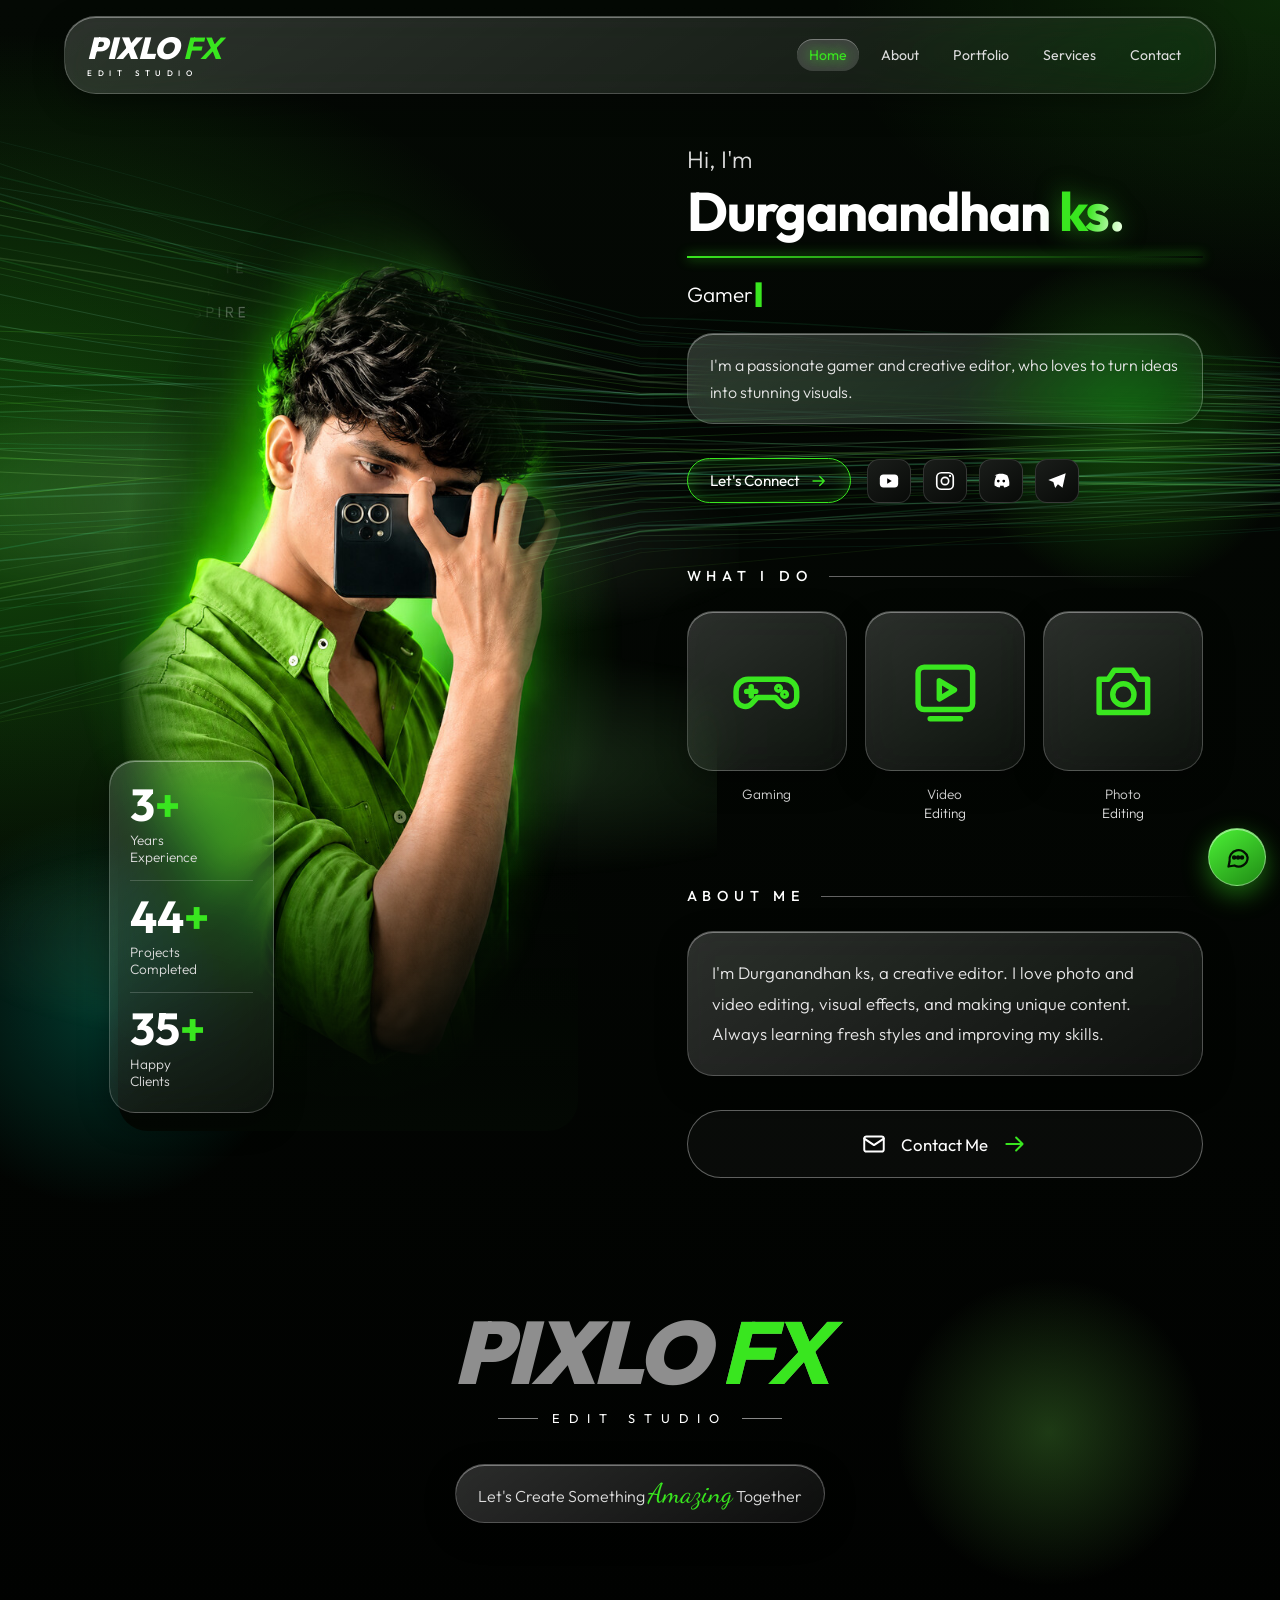
==== index.html @ 1dd41a83 "new hero photo with glow" ====
<!DOCTYPE html>
<html lang="en">
<head>
<meta charset="UTF-8">
<meta name="viewport" content="width=device-width, initial-scale=1">
<title>PIXLO FX Edit Studio</title>
<link rel="preconnect" href="https://fonts.googleapis.com">
<link href="https://fonts.googleapis.com/css2?family=Outfit:wght@300;400;500;700;900&family=Dancing+Script:wght@600&display=swap" rel="stylesheet">
<link rel="stylesheet" href="style.css?v=23">
<link rel="stylesheet" href="game.css?v=7">
</head>
<body>
<div id="splash"><span>PIXLO <b>FX</b></span><i></i></div><script>try{if(sessionStorage.getItem("pxs"))document.getElementById("splash").remove()}catch(e){}</script>

<div class="page">

<header class="top">
  <a class="logo" href="#home">PIXLO <b>FX</b><small>EDIT STUDIO</small></a>
  <nav>
    <a class="on" href="#home">Home</a>
    <a href="#about">About</a>
    <a href="#work">Portfolio</a>
    <a href="#services">Services</a>
    <a href="#contact">Contact</a>
  </nav>
</header>

<main class="hero" id="home">

  <section class="left">
    <div class="shot"><img src="me2.jpg?v=3" alt="Durganandhan ks"></div>
    <ul class="stats">
      <li><b>3<i>+</i></b><span>Years<br>Experience</span></li>
      <li><b>50<i>+</i></b><span>Projects<br>Completed</span></li>
      <li><b>40<i>+</i></b><span>Happy<br>Clients</span></li>
    </ul>
  </section>

  <section class="right">
    <p class="hi">Hi, I'm</p>
    <h1>Durganandhan <span>ks.</span></h1>
    <p class="role">Gamer, Photo and Video Editor</p>
    <p class="bio">I'm a passionate gamer and creative editor, who loves to turn ideas into stunning visuals.</p>
    <div class="connect">
      <a class="btn" href="#contact">Let's Connect
        <svg viewBox="0 0 24 24"><path d="M4 12h15M13 6l6 6-6 6"/></svg></a>
      <div class="socials">
        <a href="https://youtube.com/@pixlo-fx" target="_blank" rel="noopener" aria-label="YouTube"><svg viewBox="0 0 24 24"><rect x="2" y="5" width="20" height="14" rx="4" fill="currentColor" stroke="none"/><path d="M10 9l5 3-5 3z" fill="#000" stroke="none"/></svg></a>
        <a href="https://instagram.com/d.urganandha.n" target="_blank" rel="noopener" aria-label="Instagram"><svg viewBox="0 0 24 24"><rect x="3" y="3" width="18" height="18" rx="5"/><circle cx="12" cy="12" r="4"/><circle cx="17.5" cy="6.5" r="1.2" fill="currentColor" stroke="none"/></svg></a>
        <a href="https://discord.gg/AVC9xr9G" target="_blank" rel="noopener" aria-label="Discord"><svg viewBox="0 0 24 24"><path d="M5 6c2-1.5 4-2 7-2s5 .5 7 2c1.5 3 2.5 7 2 11-2 1.5-4 2-5.5 2l-1-2c-1 .3-2 .3-3 0l-1 2c-1.5 0-3.5-.5-5.5-2-.5-4 .5-8 2-11z" fill="currentColor" stroke="none"/><circle cx="9" cy="12" r="1.5" fill="#000" stroke="none"/><circle cx="15" cy="12" r="1.5" fill="#000" stroke="none"/></svg></a>
        <a href="https://t.me/PixLo_Fx" target="_blank" rel="noopener" aria-label="Telegram"><svg viewBox="0 0 24 24"><path d="M21.5 3.5L2.5 11l5.5 2L10 19.5l3-4 5 3.8z" fill="currentColor" stroke="none"/></svg></a>
      </div>
    </div>


    

    <h2 class="ttl" id="services">What I do</h2>
    <div class="cards">
      <div class="card" id="playGame">
        <div class="ic"><svg viewBox="0 0 24 24"><path d="M6 8h12a4 4 0 014 4v2a3 3 0 01-5.2 2L15 14H9l-1.8 2A3 3 0 012 14v-2a4 4 0 014-4z"/><path d="M7 10.5v3M5.5 12h3"/><circle cx="16" cy="11" r=".6"/><circle cx="18" cy="13" r=".6"/></svg></div>
        <span>Gaming</span>
      </div>
      <div class="card">
        <div class="ic"><svg viewBox="0 0 24 24"><rect x="3" y="4" width="18" height="14" rx="2"/><path d="M10 8.5l5 3-5 3z"/><path d="M7 21h10"/></svg></div>
        <span>Video<br>Editing</span>
      </div>
      <div class="card" id="work">
        <div class="ic"><svg viewBox="0 0 24 24"><path d="M4 8h3l2-3h6l2 3h3v11H4z"/><circle cx="12" cy="13" r="3.5"/></svg></div>
        <span>Photo<br>Editing</span>
      </div>
    </div>

    <h2 class="ttl" id="about">About me</h2>
    <p class="about">I'm Durganandhan ks, a creative editor. I love photo and video editing, visual effects, and making unique content. Always learning fresh styles and improving my skills.</p>
    <a class="contact" id="contact" href="mailto:durganandhan123@gmail.com">
      <svg viewBox="0 0 24 24"><rect x="3" y="5" width="18" height="14" rx="2"/><path d="M3 7l9 6 9-6"/></svg>
      Contact Me
      <svg class="arr" viewBox="0 0 24 24"><path d="M4 12h15M13 6l6 6-6 6"/></svg>
    </a>


    
  </section>
</main>

<footer>
  <div class="big">PIXLO <b>FX</b></div>
  <div class="sub"><i></i>EDIT STUDIO<i></i></div>
  <p class="tag">Let's Create Something <em>Amazing</em> Together</p>
</footer>

</div>
<script src="penalty.js?v=11"></script>
<script src="filter.js?v=5"></script>
<script src="militia.js?v=5"></script>
<script src="trackrush.js?v=4"></script>
<script src="touchfx.js?v=1"></script>
<script src="pulseintro.js?v=1"></script>
<script src="anim.js?v=2"></script>
<script src="nav.js?v=1"></script>
<script src="chatbot.js?v=2"></script>
<script src="strands.js?v=1"></script>
<script src="openlink.js?v=1"></script>
</body>
</html>
---- style.css ----
:root{--g:#39e61f;--bg:#020402}
*{margin:0;padding:0;box-sizing:border-box}
html{scroll-behavior:auto}
body{background:var(--bg);color:#fff;font-family:'Outfit',system-ui,sans-serif;overflow-x:hidden}
svg{fill:none;stroke:currentColor;stroke-width:1.8;stroke-linecap:round;stroke-linejoin:round}

.page{position:relative;min-height:100vh;overflow:hidden;
background:
radial-gradient(ellipse 70% 40% at 0% 30%,rgba(57,230,31,.30),transparent 70%),
radial-gradient(ellipse 50% 25% at 100% 0%,rgba(57,230,31,.14),transparent 70%),
linear-gradient(180deg,#040904,#010201)}
.page::after{content:"";position:absolute;top:70px;right:-70px;width:240px;height:12px;
background:linear-gradient(90deg,transparent,var(--g));transform:rotate(-40deg);opacity:.45}

/* header */
.top{position:relative;z-index:5;display:flex;justify-content:space-between;align-items:center;flex-wrap:wrap;gap:14px;padding:22px 5% 8px}
.logo{color:#fff;text-decoration:none;font-weight:900;font-style:italic;font-size:1.9rem;line-height:1;letter-spacing:-.01em}
.logo b{color:var(--g)}
.logo small{display:block;font-size:.5rem;font-style:normal;font-weight:500;letter-spacing:.7em;margin-top:6px}
nav{display:flex;gap:20px;overflow-x:auto;max-width:100%;scrollbar-width:none}
nav::-webkit-scrollbar{display:none}
nav a{color:#ddd;text-decoration:none;font-size:.9rem;padding:6px 0;border-bottom:2px solid transparent;white-space:nowrap;transition:.25s}
nav a:hover{color:var(--g)}
nav a.on{color:var(--g);border-color:var(--g);text-shadow:0 0 12px var(--g)}

/* hero */
.hero{position:relative;z-index:2;display:grid;grid-template-columns:1fr;gap:10px;padding:10px 5% 30px}
.left{position:relative;animation:up .9s both}
.shot{position:relative;width:100%;max-width:520px;margin:0 auto;aspect-ratio:530/780;overflow:hidden;
-webkit-mask-image:linear-gradient(#000 70%,transparent);mask-image:linear-gradient(#000 70%,transparent)}
.shot img{position:absolute;top:-19.23%;left:0;width:177.5%;max-width:none;display:block}
.stats{list-style:none;position:absolute;left:6%;bottom:2%;width:150px}
.stats li{padding:12px 0}
.stats li+li{border-top:1px solid rgba(255,255,255,.18)}
.stats b{display:block;font-size:2.3rem;font-weight:700;line-height:1}
.stats i{color:var(--g);font-style:normal}
.stats span{font-size:.85rem;font-weight:300;color:#ddd;line-height:1.25;display:block;margin-top:4px}

.right{animation:up .9s .15s both}
.hi{font-size:1.5rem;font-weight:300;color:#ddd}
h1{font-size:clamp(2.1rem,9vw,3.4rem);font-weight:700;letter-spacing:-.02em;line-height:1.1;margin-top:4px}
h1 span{color:var(--g);text-shadow:0 0 25px rgba(57,230,31,.6)}
h1::after{content:"";display:block;height:2px;margin-top:14px;background:linear-gradient(90deg,var(--g),rgba(57,230,31,0));box-shadow:0 0 12px var(--g)}
.role{font-size:1.3rem;font-weight:300;margin:16px 0}
.bio{border-left:3px solid;border-image:linear-gradient(#fff,var(--g)) 1;padding-left:14px;color:#e5e5e5;font-weight:300;line-height:1.5;max-width:340px}

.connect{display:flex;align-items:center;flex-wrap:wrap;gap:14px;margin-top:26px}
.btn{display:inline-flex;align-items:center;gap:10px;color:#fff;text-decoration:none;border:1.5px solid var(--g);border-radius:40px;padding:12px 22px;font-size:.95rem;transition:.3s;box-shadow:0 0 18px rgba(57,230,31,.25) inset}
.btn svg{width:18px;height:18px;color:var(--g);transition:.3s}
.btn:hover{background:var(--g);color:#000;box-shadow:0 0 25px var(--g)}
.btn:hover svg{color:#000;transform:translateX(4px)}
.socials{display:flex;gap:8px}
.socials a{width:44px;height:44px;display:grid;place-items:center;border-radius:12px;color:#fff;background:linear-gradient(145deg,#1a1d1a,#080a08);border:1px solid rgba(255,255,255,.14);transition:.3s}
.socials a:hover{border-color:var(--g);color:var(--g);transform:translateY(-3px);box-shadow:0 6px 18px rgba(57,230,31,.3)}
.socials svg{width:22px;height:22px}

.ttl{display:flex;align-items:center;gap:16px;font-size:.9rem;font-weight:500;letter-spacing:.4em;text-transform:uppercase;margin:44px 0 18px}
.ttl::after{content:"";flex:1;height:1px;background:linear-gradient(90deg,#666,transparent)}

.cards{display:grid;grid-template-columns:repeat(3,1fr);gap:12px}
.card{text-align:center;font-size:.85rem;font-weight:300;color:#ddd;line-height:1.25}
.ic{aspect-ratio:1;display:grid;place-items:center;margin-bottom:10px;border-radius:20px;
background:linear-gradient(145deg,#1b201b,#070907);border:1px solid rgba(255,255,255,.12);transition:.3s}
.ic svg{width:46%;color:var(--g);filter:drop-shadow(0 0 8px rgba(57,230,31,.7))}
.card:hover .ic{transform:translateY(-6px);border-color:var(--g);box-shadow:0 10px 30px rgba(57,230,31,.3)}

.about{font-size:1.05rem;font-weight:300;line-height:1.65;color:#e8e8e8}
.dream{font-family:'Dancing Script',cursive;font-size:2.4rem;color:var(--g);text-align:right;transform:rotate(-4deg);margin:10px 0 4px;text-shadow:0 0 18px rgba(57,230,31,.5)}

.contact{display:flex;align-items:center;justify-content:center;gap:14px;margin-top:20px;padding:18px;border-radius:50px;color:#fff;text-decoration:none;font-size:1.05rem;border:1.5px solid rgba(255,255,255,.35);background:rgba(255,255,255,.03);transition:.3s}
.contact svg{width:26px;height:26px}
.contact .arr{color:var(--g)}
.contact:hover{border-color:var(--g);box-shadow:0 0 30px rgba(57,230,31,.4)}

/* footer */
footer{position:relative;z-index:2;text-align:center;padding:30px 5% 50px}
.big{font-size:clamp(3.2rem,15vw,5.5rem);font-weight:900;font-style:italic;letter-spacing:-.03em;line-height:1;
background:linear-gradient(180deg,#fff,#aaa);-webkit-background-clip:text;background-clip:text;color:transparent;transform:skewX(-6deg)}
.big b{background:none;color:var(--g);-webkit-text-fill-color:var(--g);text-shadow:0 0 30px rgba(57,230,31,.6)}
.sub{display:flex;align-items:center;justify-content:center;gap:14px;letter-spacing:.7em;font-size:.8rem;margin-top:8px}
.sub i{width:40px;height:1px;background:#888}
.tag{margin-top:26px;font-weight:300;color:#ddd}
.tag em{font-family:'Dancing Script',cursive;font-size:1.7rem;color:var(--g);font-style:normal}

@keyframes up{from{opacity:0;transform:translateY(30px)}to{opacity:1;transform:none}}

@media(min-width:820px){
 .hero{grid-template-columns:1.05fr 1fr;gap:4%;align-items:center;padding-top:20px}
 .shot{max-width:none}
 .stats{width:180px}
 .stats b{font-size:2.8rem}
}
.shot{-webkit-mask-image:none;mask-image:none}
.shot::after{content:"";position:absolute;inset:0;background:linear-gradient(transparent 65%,#030803);pointer-events:none}
.left,.right{animation:none}
.page::after{display:none}
.ic svg{filter:none}
.big{transform:none}
h1 span,.big b,.logo b{text-shadow:none}
.btn,.contact,.socials a,.ic{transition:none}
html{scroll-behavior:auto}
/* GLASS START */
.page::before{content:"";position:absolute;inset:0;pointer-events:none;background:radial-gradient(circle 240px at 88% 26%,rgba(57,230,31,.30),transparent 70%),radial-gradient(circle 280px at 8% 62%,rgba(0,210,170,.24),transparent 70%),radial-gradient(circle 220px at 82% 88%,rgba(130,255,90,.22),transparent 70%)}
.top,.bio,.stats,.about,.tag,.ic{background:linear-gradient(145deg,rgba(255,255,255,.17),rgba(255,255,255,.05));-webkit-backdrop-filter:blur(18px) saturate(160%);backdrop-filter:blur(18px) saturate(160%);border:1px solid rgba(255,255,255,.2);box-shadow:0 10px 30px rgba(0,0,0,.35),inset 0 1px 0 rgba(255,255,255,.38)}
.top{margin:14px 4% 6px;padding:12px 18px;border-radius:32px}
nav a{padding:7px 14px;border-radius:20px;border-bottom:0}
nav a.on{background:rgba(255,255,255,.16);box-shadow:inset 0 1px 0 rgba(255,255,255,.3);text-shadow:0 0 12px var(--g)}
.bio{border-image:none;padding:16px 18px;border-radius:26px;max-width:none}
.stats{padding:6px 18px;border-radius:26px;width:165px}
.about{padding:18px 20px;border-radius:26px}
.tag{display:inline-block;padding:12px 22px;border-radius:30px;margin-top:22px}
.ic{border-radius:26px}
.card:hover .ic{background:linear-gradient(145deg,rgba(255,255,255,.26),rgba(255,255,255,.08))}
.shot{border-radius:30px}
@supports not ((backdrop-filter:blur(1px)) or (-webkit-backdrop-filter:blur(1px))){.top,.bio,.stats,.about,.tag,.ic{background:rgba(24,34,24,.88)}}
/* GLASS END */
/* TOUCH START */
.btn,.contact,nav a,.stats li,.bio,.about,.tag,.socials a,.ic{position:relative;overflow:hidden;-webkit-tap-highlight-color:transparent;transition:transform .22s cubic-bezier(.3,1.6,.5,1),box-shadow .25s ease,background .25s ease}
.btn:active,.contact:active,.socials a:active,.tag:active,.bio:active,.about:active,.stats li:active{transform:scale(.95);box-shadow:0 0 26px rgba(57,230,31,.5),inset 0 1px 0 rgba(255,255,255,.4)}
nav a:active{transform:scale(.9);background:rgba(255,255,255,.22);box-shadow:0 0 18px rgba(57,230,31,.5)}
.card:active .ic{transform:scale(.88);border-color:var(--g);box-shadow:0 0 30px rgba(57,230,31,.6),inset 0 1px 0 rgba(255,255,255,.4)}
.ic svg{transition:transform .3s cubic-bezier(.3,1.8,.5,1)}
.card:active .ic svg{transform:scale(1.2) rotate(-8deg)}
.rip{position:absolute;border-radius:50%;pointer-events:none;background:radial-gradient(circle,rgba(255,255,255,.55),rgba(57,230,31,.28) 45%,transparent 70%);transform:scale(0);opacity:1;animation:ripl .65s ease-out forwards}
@keyframes ripl{to{transform:scale(1);opacity:0}}
@media (prefers-reduced-motion:reduce){.rip{display:none}.btn,.contact,nav a,.stats li,.bio,.about,.tag,.socials a,.ic,.ic svg{transition:none}}
/* TOUCH END */
/* ANIM START */
.page .rv{--rx:0px;--ry:34px;opacity:0;transform:translate(var(--rx),var(--ry)) scale(.97);transition:opacity .9s cubic-bezier(.2,.7,.2,1),transform .9s cubic-bezier(.2,.9,.3,1.1)}
.page .rv.in{opacity:1;transform:none}
.page .top.rv{--ry:-30px}
.page .stats li.rv{--rx:-30px;--ry:0px}
.page .ttl.rv{--rx:-24px;--ry:0px}
.ttl.rv::after{transform:scaleX(0);transform-origin:left;transition:transform 1.1s cubic-bezier(.2,.7,.2,1) .35s}
.ttl.rv.in::after{transform:none}
.card .ic{animation:flo 4s ease-in-out infinite}
.card:nth-child(2) .ic{animation-delay:-1.3s}
.card:nth-child(3) .ic{animation-delay:-2.6s}
@keyframes flo{50%{translate:0 -7px}}
.page::before{animation:drift 16s ease-in-out infinite alternate}
@keyframes drift{to{transform:translate3d(-2%,2.5%,0) scale(1.06)}}
h1 span{background:linear-gradient(100deg,#39e61f 20%,#e3ffd9 40%,#39e61f 60%);background-size:250% 100%;-webkit-background-clip:text;background-clip:text;-webkit-text-fill-color:transparent;color:transparent;text-shadow:none;filter:drop-shadow(0 0 12px rgba(57,230,31,.5));animation:shim 4s linear infinite}
.big{background:linear-gradient(100deg,#8e8e8e 25%,#fff 45%,#fff 55%,#8e8e8e 75%);background-size:250% 100%;-webkit-background-clip:text;background-clip:text;color:transparent;animation:shim 5s linear infinite}
@keyframes shim{from{background-position:150% 0}to{background-position:-100% 0}}
.role.typing::after{content:"▍";color:var(--g);margin-left:3px;animation:blink 1s steps(1) infinite}
.role.typing.done::after{display:none}
@keyframes blink{50%{opacity:0}}
#sprog{position:fixed;top:0;left:0;right:0;height:3px;z-index:250;transform-origin:0 50%;transform:scaleX(0);background:linear-gradient(90deg,#39e61f,#d9ffd0);box-shadow:0 0 10px #39e61f;pointer-events:none}
html.sflock #sprog{opacity:0}
#splash{position:fixed;inset:0;z-index:300;display:flex;flex-direction:column;align-items:center;justify-content:center;gap:18px;background:radial-gradient(circle at 50% 40%,#0f3a0c,#020402 65%);animation:spout .6s ease 1.3s forwards}
#splash span{font-size:2.6rem;font-weight:900;font-style:italic;color:#fff;text-shadow:0 0 24px rgba(57,230,31,.6);animation:spin .9s cubic-bezier(.2,1.4,.4,1) both}
#splash b{color:#39e61f}
#splash i{display:block;width:140px;height:3px;border-radius:3px;background:rgba(255,255,255,.15);overflow:hidden}
#splash i::after{content:"";display:block;height:100%;background:#39e61f;box-shadow:0 0 10px #39e61f;transform:translateX(-100%);animation:sload 1.2s ease .1s forwards}
@keyframes spin{from{opacity:0;transform:scale(.7);filter:blur(8px)}to{opacity:1;transform:none;filter:none}}
@keyframes sload{to{transform:none}}
@keyframes spout{to{opacity:0;visibility:hidden}}
@media (prefers-reduced-motion:reduce){#splash,#sprog{display:none}.card .ic,.page::before,h1 span,.big{animation:none}}
/* ANIM END */
/* NAVFIX */
nav{flex-wrap:nowrap;gap:8px}
nav a{flex:0 0 auto;overflow:visible;padding:7px 12px;font-size:.88rem}
nav a .rip{display:none}
/* SMOOTHNAV */
#about,#services,#work,#contact{scroll-margin-top:14px}
/* CHAT START */
#pxbot{position:fixed;right:14px;bottom:calc(14px + env(safe-area-inset-bottom,0px));z-index:90;font-family:'Outfit',system-ui,sans-serif}
html.sflock #pxbot{display:none}
.pxfab{width:58px;height:58px;border-radius:50%;border:1px solid rgba(255,255,255,.35);background:linear-gradient(145deg,#4cf236,#1f8a14);color:#031003;display:grid;place-items:center;box-shadow:0 8px 26px rgba(57,230,31,.45),inset 0 1px 0 rgba(255,255,255,.5);-webkit-tap-highlight-color:transparent;cursor:pointer;transition:transform .2s}
.pxfab svg{width:27px;height:27px;fill:none;stroke:currentColor;stroke-width:2;stroke-linecap:round;stroke-linejoin:round}
.pxfab:active{transform:scale(.9)}
.pxtip{position:absolute;right:68px;bottom:14px;padding:9px 14px;border-radius:18px;white-space:nowrap;font-size:.8rem;color:#fff;background:rgba(20,30,20,.85);border:1px solid rgba(255,255,255,.2);box-shadow:0 6px 20px rgba(0,0,0,.4);opacity:0;transform:translateX(8px);transition:opacity .3s,transform .3s;pointer-events:none}
.pxtip.pxshow{opacity:1;transform:none}
.pxpanel{position:absolute;right:0;bottom:70px;width:min(92vw,370px);height:min(70vh,520px);height:min(70dvh,520px);display:flex;flex-direction:column;overflow:hidden;border-radius:26px;color:#fff;background:linear-gradient(145deg,rgba(30,42,30,.93),rgba(8,12,8,.96));-webkit-backdrop-filter:blur(14px) saturate(150%);backdrop-filter:blur(14px) saturate(150%);border:1px solid rgba(255,255,255,.2);box-shadow:0 18px 50px rgba(0,0,0,.6),inset 0 1px 0 rgba(255,255,255,.3);opacity:0;visibility:hidden;transform:translateY(14px) scale(.96);transform-origin:100% 100%;transition:opacity .25s,transform .3s cubic-bezier(.2,.9,.3,1.1),visibility 0s .3s}
.pxopen .pxpanel{opacity:1;visibility:visible;transform:none;transition:opacity .25s,transform .3s cubic-bezier(.2,.9,.3,1.1)}
.pxhead{display:flex;align-items:center;justify-content:space-between;padding:14px 16px;border-bottom:1px solid rgba(255,255,255,.12)}
.pxht b{display:block;font-size:1rem;font-weight:700}
.pxst{font-size:.72rem;color:#39e61f}
.pxx{background:none;border:0;color:#fff;font-size:1.2rem;padding:4px 8px}
.pxmsgs{flex:1;overflow-y:auto;overscroll-behavior:contain;-webkit-overflow-scrolling:touch;padding:12px;display:flex;flex-direction:column;gap:8px}
.pxm{max-width:88%;padding:10px 13px;border-radius:18px;font-size:.88rem;line-height:1.45;animation:pxin .3s ease both}
.pxm .pxt{white-space:pre-wrap;word-break:break-word}
.pxm.bot{align-self:flex-start;background:rgba(255,255,255,.1);border:1px solid rgba(255,255,255,.14);border-bottom-left-radius:6px}
.pxm.me{align-self:flex-end;background:linear-gradient(145deg,#4cf236,#2bb81a);color:#031003;font-weight:500;border-bottom-right-radius:6px}
@keyframes pxin{from{opacity:0;transform:translateY(8px) scale(.97)}to{opacity:1;transform:none}}
.pxbs{display:flex;flex-wrap:wrap;gap:6px;margin-top:9px}
.pxbl{padding:7px 12px;border-radius:16px;font-size:.78rem;color:#fff;text-decoration:none;border:1px solid rgba(57,230,31,.7);background:rgba(57,230,31,.12);cursor:pointer}
.pxbl:active{background:#39e61f;color:#000}
.pxdots{display:flex;gap:4px;padding:4px 2px}
.pxdots i{width:7px;height:7px;border-radius:50%;background:#39e61f;animation:pxd 1s ease-in-out infinite}
.pxdots i:nth-child(2){animation-delay:.15s}
.pxdots i:nth-child(3){animation-delay:.3s}
@keyframes pxd{50%{transform:translateY(-5px);opacity:.5}}
.pxchips{display:flex;gap:7px;overflow-x:auto;padding:6px 12px 8px;scrollbar-width:none}
.pxchips::-webkit-scrollbar{display:none}
.pxchip{flex:0 0 auto;padding:7px 12px;border-radius:18px;font-size:.78rem;color:#fff;white-space:nowrap;background:transparent;border:1px solid rgba(57,230,31,.6)}
.pxchip:active{background:#39e61f;color:#000}
.pxform{display:flex;gap:8px;padding:10px 12px;border-top:1px solid rgba(255,255,255,.12)}
.pxin{flex:1;min-width:0;padding:10px 14px;border-radius:22px;font-size:16px;color:#fff;background:rgba(255,255,255,.08);border:1px solid rgba(255,255,255,.18);outline:none}
.pxin:focus{border-color:#39e61f}
.pxsend{width:42px;height:42px;border-radius:50%;border:0;color:#031003;font-size:1rem;background:linear-gradient(145deg,#4cf236,#2bb81a)}
@media (prefers-reduced-motion:reduce){.pxm,.pxdots i{animation:none}.pxpanel{transition:none}}
/* CHAT END */
/* STRANDS START */
#strands{position:fixed;inset:0;width:100%;height:100%;z-index:0;pointer-events:none;opacity:.55}
html.sflock #strands{display:none}
/* STRANDS END */
/* SPACE START */
:root{--sp:1}
.top{margin:calc(16px*var(--sp)) 5% calc(10px*var(--sp));padding:calc(16px*var(--sp)) 22px}
nav{gap:calc(10px*var(--sp))}
.hero{padding:calc(26px*var(--sp)) 6% calc(60px*var(--sp));gap:calc(30px*var(--sp))}
.hi{margin-bottom:calc(4px*var(--sp))}
h1{margin-top:calc(8px*var(--sp))}
.role{margin:calc(22px*var(--sp)) 0 calc(24px*var(--sp));line-height:1.4}
.bio{padding:calc(18px*var(--sp)) 22px;line-height:1.65}
.connect{margin-top:calc(34px*var(--sp));gap:calc(16px*var(--sp))}
.socials{gap:calc(12px*var(--sp))}
.ttl{margin:calc(64px*var(--sp)) 0 calc(26px*var(--sp))}
.cards{gap:calc(18px*var(--sp))}
.card{line-height:1.4}
.ic{margin-bottom:calc(14px*var(--sp))}
.stats{padding:calc(8px*var(--sp)) 20px}
.stats li{padding:calc(14px*var(--sp)) 0}
.about{padding:calc(26px*var(--sp)) 24px;line-height:1.8}
.contact{margin-top:calc(34px*var(--sp));padding:calc(20px*var(--sp))}
footer{padding:calc(70px*var(--sp)) 6% calc(100px*var(--sp))}
.tag{margin-top:calc(38px*var(--sp))}
.sub{margin-top:calc(14px*var(--sp))}
@media(min-width:820px){.hero{gap:6%;padding-top:calc(40px*var(--sp))}}
/* SPACE END */
/* PULSEINTRO START */
#pxi{position:fixed;inset:0;z-index:400;display:flex;flex-direction:column;align-items:center;justify-content:center;gap:26px;background:radial-gradient(circle at 50% 45%,#0e3a0b,#020402 68%);touch-action:none;transition:opacity .7s ease,transform .7s ease}
#pxi.out{opacity:0;transform:scale(1.04);pointer-events:none}
#pxi.fast{transition-duration:.25s}
.pxr{position:relative;width:120px;height:120px}
.pxr i{position:absolute;inset:0;border-radius:50%;border:2px solid rgba(57,230,31,.7);opacity:0;animation:pxring 2s ease-out infinite}
.pxr i:nth-child(2){animation-delay:.5s}
.pxr i:nth-child(3){animation-delay:1s}
.pxr b{position:absolute;left:50%;top:50%;width:26px;height:26px;margin:-13px 0 0 -13px;border-radius:50%;background:radial-gradient(circle at 35% 30%,#d9ffd0,#39e61f 55%,#1f8a14);box-shadow:0 0 30px #39e61f;animation:pxcore 1s ease-in-out infinite alternate}
@keyframes pxring{0%{transform:scale(.2);opacity:.9}100%{transform:scale(2.2);opacity:0}}
@keyframes pxcore{to{transform:scale(1.25)}}
.pxl{font:900 italic 2.4rem/1 'Outfit',system-ui,sans-serif;color:#fff;text-shadow:0 0 24px rgba(57,230,31,.55);text-align:center;opacity:0;transform:translateY(10px);animation:pxin .8s cubic-bezier(.2,.9,.3,1.1) .5s forwards}
.pxl em{font-style:italic;color:#39e61f}
.pxl small{display:block;margin-top:10px;font:500 .55rem/1 'Outfit',system-ui,sans-serif;letter-spacing:.7em;font-style:normal;padding-left:.7em}
.pxb{width:140px;height:3px;border-radius:3px;background:rgba(255,255,255,.14);overflow:hidden}
.pxb i{display:block;height:100%;background:#39e61f;box-shadow:0 0 10px #39e61f;transform:translateX(-100%);animation:pxload 1.9s ease .3s forwards}
@keyframes pxin{to{opacity:1;transform:none}}
@keyframes pxload{to{transform:none}}
#pxskip{position:fixed;top:14px;right:14px;z-index:6;padding:8px 14px;border-radius:20px;border:1px solid rgba(255,255,255,.35);background:rgba(0,0,0,.55);color:#fff;font:600 .8rem system-ui,sans-serif}
/* PULSEINTRO END */

/* ME START */
.shot{aspect-ratio:auto!important;max-width:460px}
.shot img{position:static!important;width:100%!important;height:auto!important;top:auto!important;left:auto!important}
/* ME END */


/* FOG START */
.left{position:relative}
.left::before,.left::after{content:"";position:absolute;pointer-events:none;z-index:0;will-change:transform}
.left::before{inset:-6% -18% -2%;background:radial-gradient(ellipse 52% 42% at 50% 50%,rgba(57,230,31,.40),rgba(57,230,31,.13) 48%,transparent 72%),radial-gradient(ellipse 62% 17% at 28% 36%,rgba(190,255,180,.17),transparent 70%),radial-gradient(ellipse 70% 16% at 72% 62%,rgba(150,255,140,.15),transparent 70%);animation:fogA 14s ease-in-out infinite alternate}
.left::after{inset:10% -22% -4%;background:radial-gradient(ellipse 60% 15% at 62% 30%,rgba(215,255,205,.13),transparent 70%),radial-gradient(ellipse 55% 17% at 36% 74%,rgba(160,255,150,.14),transparent 70%);animation:fogB 19s ease-in-out infinite alternate}
.shot{position:relative;z-index:1;padding:16px 20px 0}
.shot img{filter:drop-shadow(0 0 24px rgba(57,230,31,.4))}
.stats{z-index:2}
@keyframes fogA{from{transform:translate3d(-3%,0,0) scale(1)}to{transform:translate3d(3%,-2%,0) scale(1.08)}}
@keyframes fogB{from{transform:translate3d(4%,0,0) scale(1.04)}to{transform:translate3d(-4%,2%,0) scale(1)}}
@media (prefers-reduced-motion:reduce){.left::before,.left::after{animation:none!important}}
/* FOG END */

/* PHOTO START */
.shot{padding:0!important;-webkit-mask-image:none!important;mask-image:none!important}
.shot img{filter:none!important;-webkit-mask-image:radial-gradient(ellipse closest-side at 50% 50%,#000 68%,transparent 100%);mask-image:radial-gradient(ellipse closest-side at 50% 50%,#000 68%,transparent 100%)}
/* PHOTO END */
---- game.css ----
.gm{position:fixed;inset:0;z-index:99;background:rgba(0,0,0,.88);backdrop-filter:blur(8px);display:none;align-items:center;justify-content:center;padding:16px}
.gm.on{display:flex}
.gbox{position:relative;width:100%;max-width:380px;padding:20px;border-radius:24px;background:linear-gradient(145deg,#0f160f,#050805);border:1px solid #39e61f;box-shadow:0 0 50px rgba(57,230,31,.35);text-align:center}
.gbox h3{font-size:1.3rem;letter-spacing:.12em;font-weight:900;margin-bottom:8px}
.gbox h3 b{color:#39e61f;text-shadow:0 0 16px #39e61f}
.gx{position:absolute;top:12px;right:14px;background:none;border:0;color:#fff;font-size:1.3rem}
.gh{display:flex;justify-content:space-between;font-size:.9rem;color:#bbb;margin-bottom:10px}
.gh b{color:#39e61f;font-size:1.1rem}
.gmsg{margin-top:10px;color:#ccc;font-weight:300;min-height:24px}
#pc{width:100%;display:block;border-radius:16px;border:1px solid #223;touch-action:none}
.gpick{display:block;width:100%;margin-top:14px;padding:16px;border-radius:40px;border:1.5px solid #39e61f;background:transparent;color:#fff;font-size:1rem;letter-spacing:.1em}
.gpick:active{background:#39e61f;color:#000}
.fbox{max-height:92vh;overflow-y:auto}
.fprev{position:relative;margin-top:6px}
#fc{width:100%;height:300px;object-fit:contain;display:block;border-radius:16px;background:#020402;border:1px solid #223}
#fhint{position:absolute;inset:0;display:grid;place-items:center;color:#aaa;font-weight:300;pointer-events:none}
.frow{display:flex;gap:10px;margin-top:12px}
.fbtn{flex:1;padding:12px;border-radius:40px;border:1.5px solid #39e61f;color:#fff;font-size:.9rem;text-align:center}
.fbtn:active{background:#39e61f;color:#000}
.fstrip{display:flex;gap:8px;overflow-x:auto;margin-top:12px;padding-bottom:6px;scrollbar-width:none}
.fstrip::-webkit-scrollbar{display:none}
.fchip{flex:0 0 auto;padding:8px 16px;border-radius:30px;border:1px solid #333;background:#111;color:#ddd;font-size:.85rem}
.fchip.on{border-color:#39e61f;color:#39e61f;box-shadow:0 0 12px rgba(57,230,31,.4)}
.fsl{display:flex;align-items:center;gap:10px;margin-top:10px;font-size:.8rem;color:#bbb}
.fsl span{width:80px;text-align:left}
.fsl input{flex:1;accent-color:#39e61f}
.fbox{max-height:92vh;overflow-y:auto}
.frow{display:flex;gap:10px;margin-top:12px}
.fbtn{flex:1;padding:12px;border-radius:40px;border:1.5px solid #39e61f;color:#fff;font-size:.9rem;text-align:center}
.fbtn:active{background:#39e61f;color:#000}
.fchip{flex:0 0 auto;padding:8px 14px;border-radius:30px;border:1px solid #333;background:#111;color:#ddd;font-size:.85rem}
.fchip.on{border-color:#39e61f;color:#39e61f;box-shadow:0 0 12px rgba(57,230,31,.4)}
.fsl{display:flex;align-items:center;gap:10px;margin-top:10px;font-size:.8rem;color:#bbb}
.fsl span{width:84px;text-align:left}
.fsl input{flex:1;accent-color:#39e61f}
.fsl em{font-style:normal;width:46px;text-align:right;color:#39e61f}
.mlbox{max-height:92vh;overflow-y:auto}
.mlin{width:100%;margin-top:12px;padding:12px;border-radius:12px;border:1px solid #333;background:#111;color:#fff;font-size:1rem;text-align:center}
.mlrow{display:flex;align-items:center;justify-content:space-between;gap:10px;margin-top:12px;color:#bbb;font-size:.85rem}
.mlsel{background:#111;color:#fff;border:1px solid #333;border-radius:10px;padding:8px 14px}
#mmgame{position:fixed;inset:0;z-index:120;background:#000;display:none;touch-action:none;user-select:none;-webkit-user-select:none}
#mmgame.on{display:block}
#mmc{position:absolute;inset:0;width:100%;height:100%;touch-action:none}
#mmx,#mmcode{position:absolute;top:8px;z-index:3;background:rgba(0,0,0,.6);color:#fff;border:1px solid #39e61f;border-radius:10px;padding:8px 12px;font-size:.85rem}
#mmx{left:8px}
#mmcode{left:60px;display:none}
.mmj{position:absolute;bottom:18px;width:130px;height:130px;border-radius:50%;border:2px solid rgba(57,230,31,.5);background:rgba(57,230,31,.08);touch-action:none;z-index:2}
#mmjl{left:24px}
#mmjr{right:24px}
.mmj i{position:absolute;left:50%;top:50%;width:54px;height:54px;margin:-27px 0 0 -27px;border-radius:50%;background:rgba(57,230,31,.45);border:2px solid #39e61f;pointer-events:none}
#mmrot{position:absolute;inset:0;z-index:5;display:none;align-items:center;justify-content:center;background:#000;color:#fff;font-size:1.2rem;text-align:center;padding:20px}
.fbox{max-height:92vh;overflow-y:auto}
#mmg{position:absolute;right:40px;bottom:170px;z-index:3;width:60px;height:60px;border-radius:50%;border:2px solid #39e61f;background:rgba(57,230,31,.15);font-size:1.6rem;touch-action:none}
#mmg:active{background:rgba(57,230,31,.5)}
#sfv{width:100%;display:block;border-radius:16px;border:1px solid #223;touch-action:none}
#sfmodal{touch-action:none;user-select:none;-webkit-user-select:none}
html.sflock,body.sflock{overflow:hidden!important;height:100%!important;overscroll-behavior:none!important;touch-action:none!important}
#pkf{display:none!important}
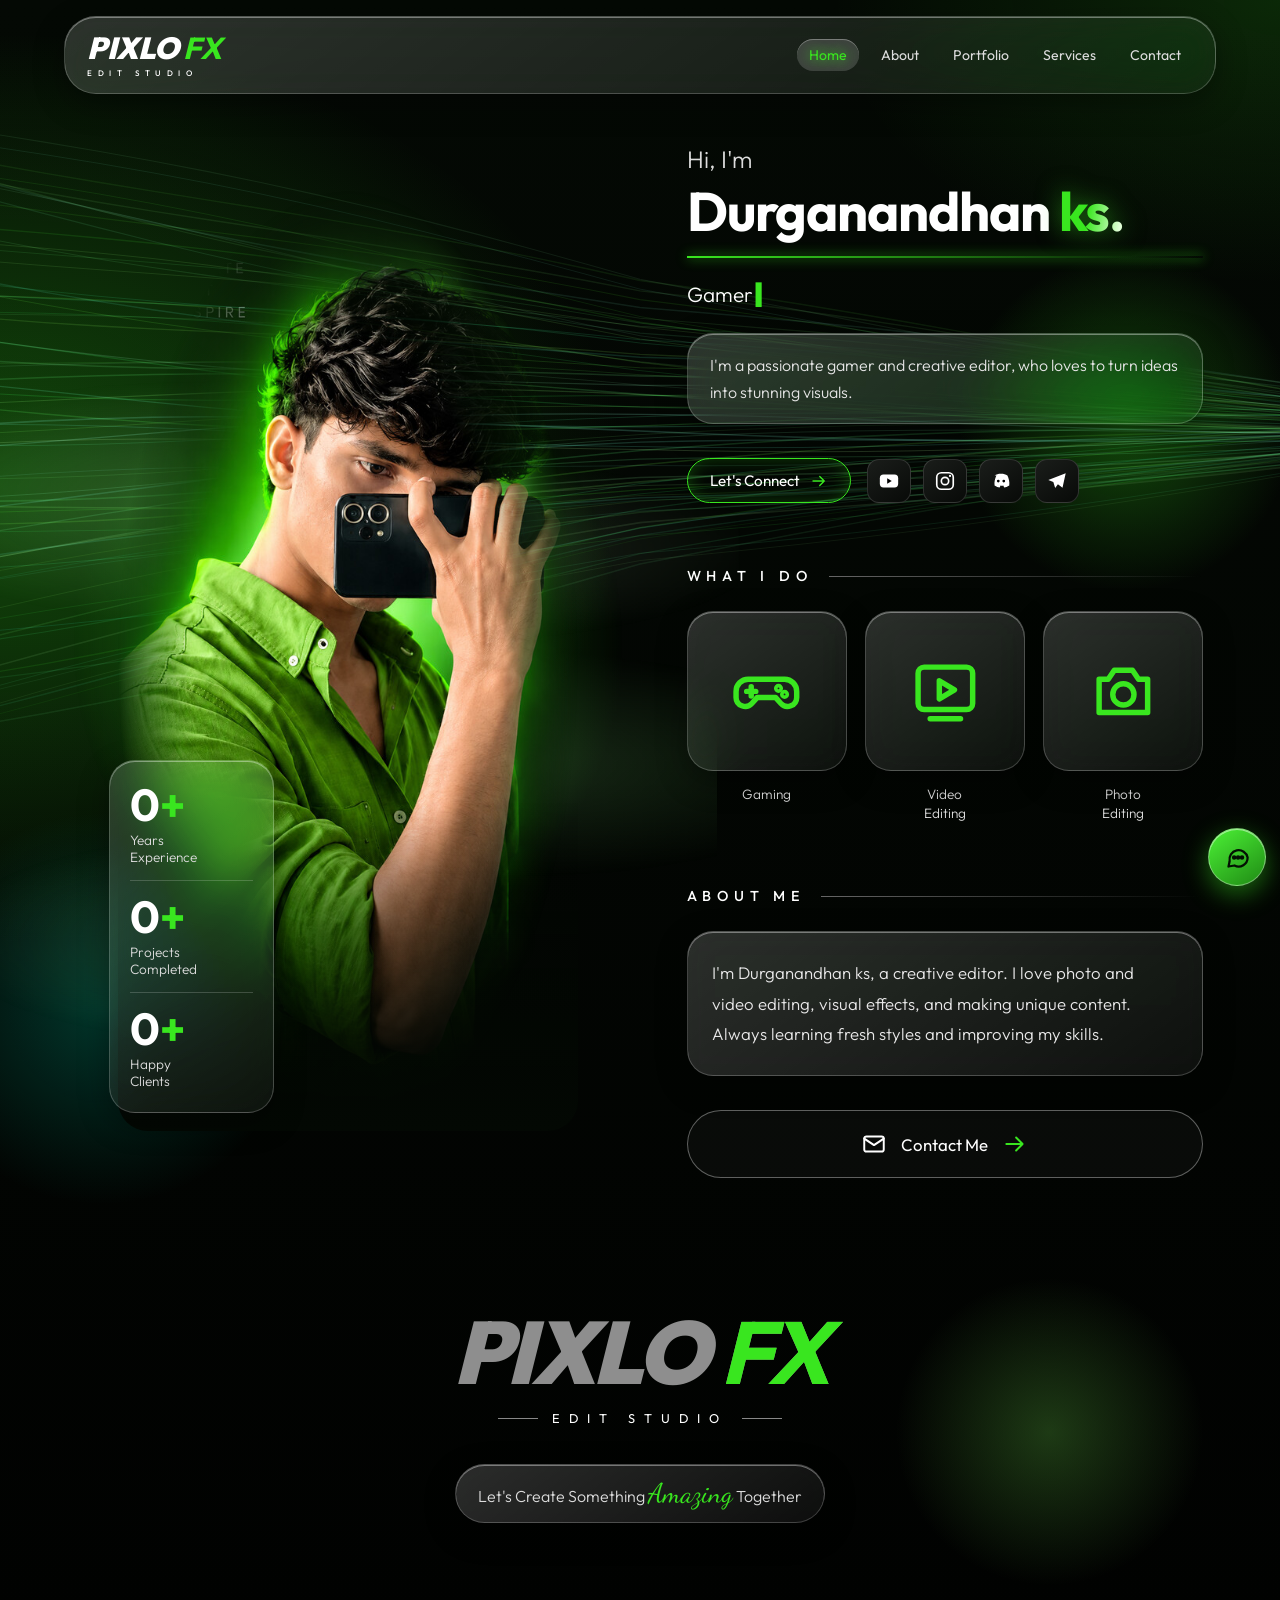
==== commit 9e8bf027: "lock princy shootout" ====
--- a/index.html
+++ b/index.html
@@ -92,6 +92,7 @@
 
 </div>
 <script src="penalty.js?v=11"></script>
+<script src="lock.js?v=1"></script>
 <script src="filter.js?v=5"></script>
 <script src="militia.js?v=5"></script>
 <script src="trackrush.js?v=4"></script>
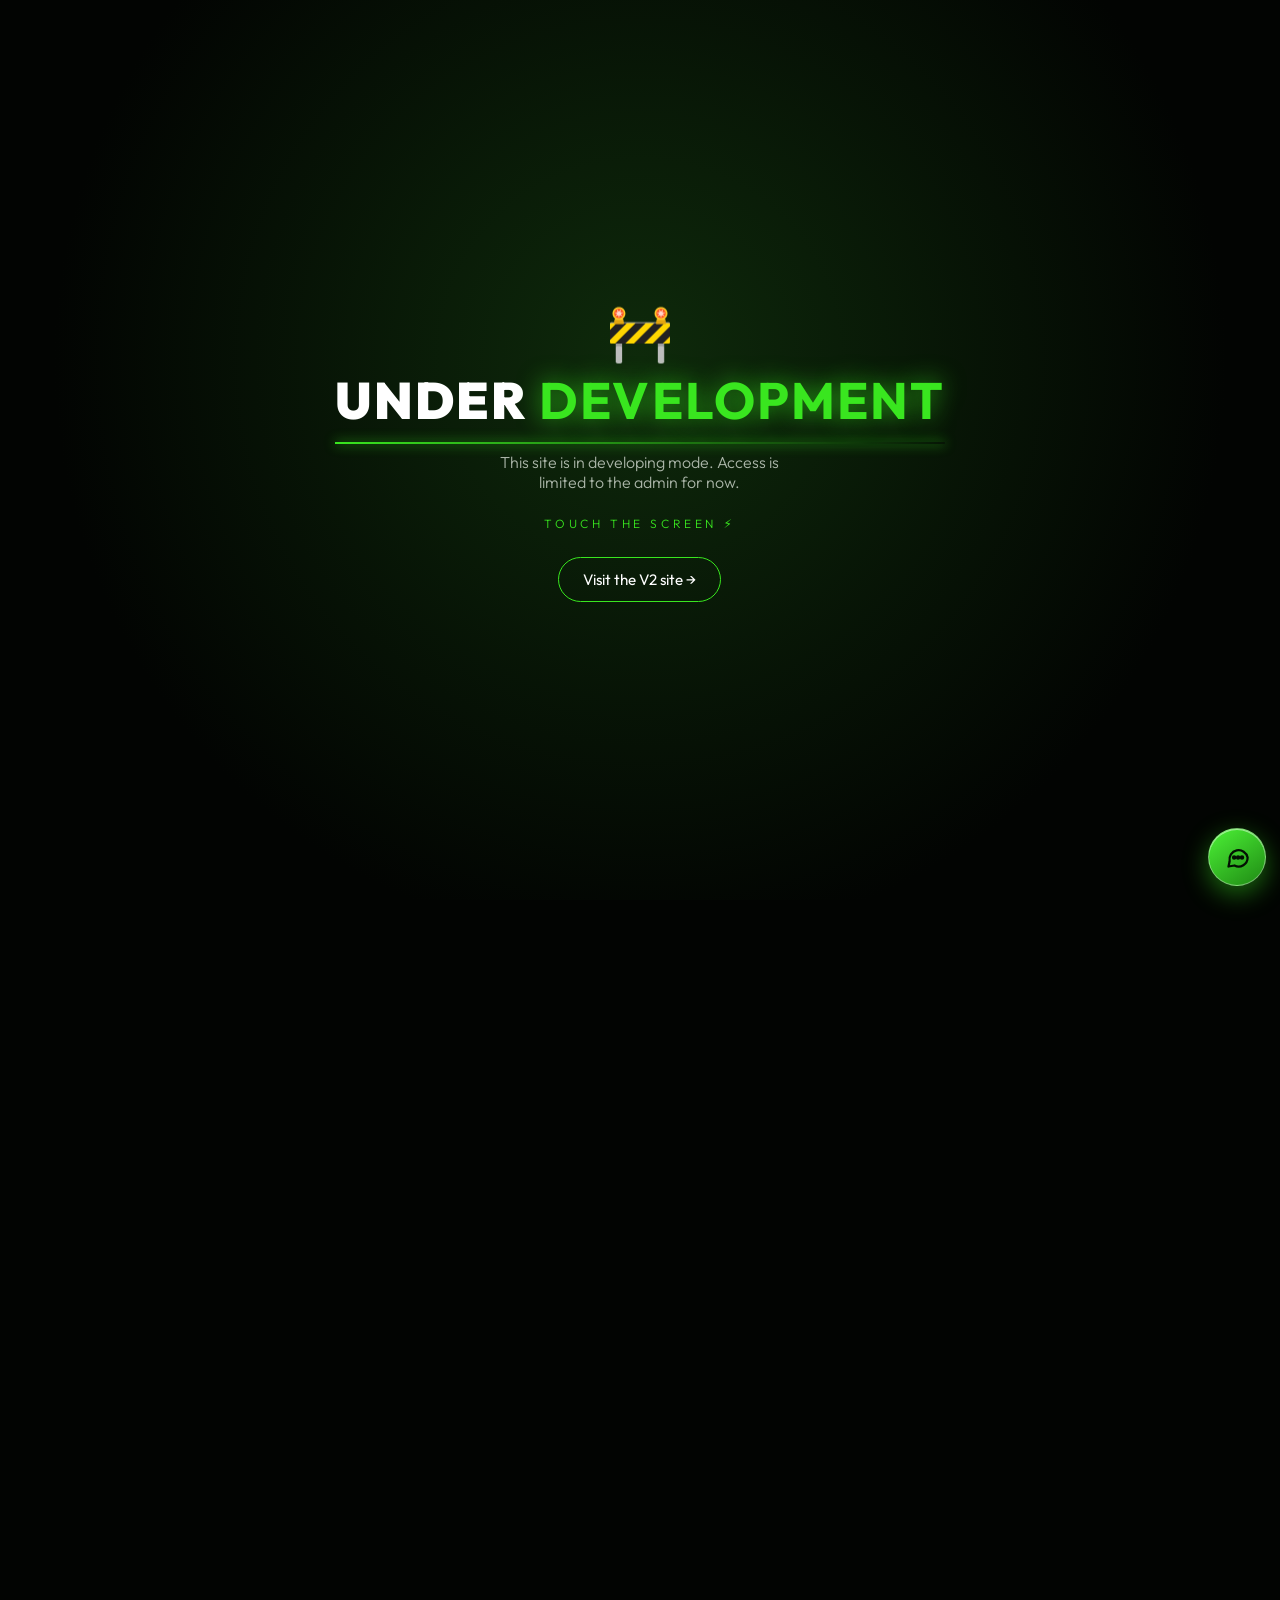
==== commit 4fadf3c6: "lightning block screen, red lights, full v2" ====
--- a/index.html
+++ b/index.html
@@ -6,10 +6,44 @@
 <title>PIXLO FX Edit Studio</title>
 <link rel="preconnect" href="https://fonts.googleapis.com">
 <link href="https://fonts.googleapis.com/css2?family=Outfit:wght@300;400;500;700;900&family=Dancing+Script:wght@600&display=swap" rel="stylesheet">
-<link rel="stylesheet" href="style.css?v=23">
+<link rel="stylesheet" href="style.css?v=24">
 <link rel="stylesheet" href="game.css?v=7">
+<!--DEVHEAD START--><script>try{if(sessionStorage.getItem("pxmain")!=="1")document.documentElement.classList.add("devlock")}catch(e){document.documentElement.classList.add("devlock")}</script>
+<style>
+#devblock{display:none}
+html.devlock #devblock{display:block}
+html.devlock,html.devlock body{overflow:hidden!important;height:100%!important;overscroll-behavior:none}
+html.devlock body>*:not(#devblock):not(#pxbot){visibility:hidden!important}
+html.devlock #pxbot{z-index:700!important;display:block!important}
+#devblock{position:fixed;inset:0;z-index:600;overflow:hidden;background:radial-gradient(circle at 50% 40%,#0e2a0b,#020402 70%);touch-action:none;user-select:none;-webkit-user-select:none}
+#dbw{position:absolute;inset:0;display:flex;align-items:center;justify-content:center}
+#dbc{position:absolute;inset:0;width:100%;height:100%;pointer-events:none}
+.dbb{position:relative;text-align:center;padding:24px;color:#fff;font-family:Outfit,system-ui,sans-serif;animation:dbE 1.5s steps(1) 1 both}
+.dbi{font-size:3.4rem}
+.dbb h1{font-weight:900;font-size:clamp(1.7rem,8vw,3.2rem);letter-spacing:.04em;margin:6px 0;line-height:1.1}
+.dbb h1 b{color:#39e61f;text-shadow:0 0 24px rgba(57,230,31,.7)}
+.dbb p{color:#aab5a8;font-weight:300;max-width:320px;margin:8px auto}
+.dbb .dbh{color:#39e61f;letter-spacing:.3em;font-size:.75rem;margin-top:24px}
+.dbl{display:inline-block;margin-top:18px;padding:12px 24px;border-radius:30px;border:1.5px solid #39e61f;color:#fff;text-decoration:none;font-size:.95rem}
+@keyframes dbE{0%{opacity:0}10%{opacity:1}16%{opacity:0}30%{opacity:1}36%{opacity:.25}50%{opacity:1}100%{opacity:1}}
+#dbr{position:absolute;inset:0;pointer-events:none;z-index:3}
+#dbr u,#dbr i,#dbr b{position:absolute;display:block;text-decoration:none;opacity:0}
+#dbr u{inset:0;background:rgba(255,0,0,.35);animation:dbI 1.3s steps(1) 1}
+#dbr i:nth-child(2){left:0;top:0;bottom:0;width:72%;background:radial-gradient(ellipse 100% 70% at 0% 50%,rgba(255,25,25,.55),transparent 70%);animation:dbL 2s steps(1) infinite}
+#dbr i:nth-child(3){right:0;top:0;bottom:0;width:72%;background:radial-gradient(ellipse 100% 70% at 100% 50%,rgba(255,25,25,.55),transparent 70%);animation:dbR 2s steps(1) infinite}
+#dbr b{inset:0;background:rgba(255,0,0,.07);animation:dbL 2s steps(1) infinite}
+@keyframes dbI{0%{opacity:0}8%{opacity:1}30%{opacity:0}55%{opacity:1}85%{opacity:0}100%{opacity:0}}
+@keyframes dbL{0%{opacity:1}10%{opacity:0}20%{opacity:1}30%{opacity:0}100%{opacity:0}}
+@keyframes dbR{0%{opacity:0}50%{opacity:1}60%{opacity:0}70%{opacity:1}80%{opacity:0}100%{opacity:0}}
+#dbf{position:absolute;inset:0;background:#d6e8ff;opacity:0;pointer-events:none;z-index:4}
+#dbw.shake{animation:dbs .38s linear}
+@keyframes dbs{0%{transform:translate(0,0) rotate(0)}10%{transform:translate(-9px,4px) rotate(-.4deg)}20%{transform:translate(8px,-6px) rotate(.5deg)}30%{transform:translate(-7px,-3px) rotate(-.3deg)}40%{transform:translate(9px,5px) rotate(.4deg)}55%{transform:translate(-5px,3px)}70%{transform:translate(4px,-3px)}85%{transform:translate(-2px,2px)}100%{transform:translate(0,0)}}
+@media (prefers-reduced-motion:reduce){#dbw.shake,.dbb,#dbr u,#dbr b{animation:none}.dbb{opacity:1}#dbr u,#dbr b{display:none}#dbr i:nth-child(2),#dbr i:nth-child(3){animation:none;opacity:.25}}
+</style><!--DEVHEAD END-->
 </head>
 <body>
+<!--DEVBODY START--><div id="devblock"><div id="dbw"><canvas id="dbc"></canvas><div class="dbb"><div class="dbi">🚧</div><h1>UNDER <b>DEVELOPMENT</b></h1><p>This site is in developing mode. Access is limited to the admin for now.</p><p class="dbh">TOUCH THE SCREEN ⚡</p><a class="dbl" href="v2.html">Visit the V2 site →</a></div></div><div id="dbr"><u></u><i></i><i></i><b></b></div><div id="dbf"></div></div><!--DEVBODY END-->
+
 <div id="splash"><span>PIXLO <b>FX</b></span><i></i></div><script>try{if(sessionStorage.getItem("pxs"))document.getElementById("splash").remove()}catch(e){}</script>
 
 <div class="page">
@@ -39,8 +73,8 @@
   <section class="right">
     <p class="hi">Hi, I'm</p>
     <h1>Durganandhan <span>ks.</span></h1>
-    <p class="role">Gamer, Photo and Video Editor</p>
-    <p class="bio">I'm a passionate gamer and creative editor, who loves to turn ideas into stunning visuals.</p>
+    <p class="role">Web Developer, Photo and Video Editor</p>
+    <p class="bio">I'm a web developer and creative editor, who loves to turn ideas into stunning visuals.</p>
     <div class="connect">
       <a class="btn" href="#contact">Let's Connect
         <svg viewBox="0 0 24 24"><path d="M4 12h15M13 6l6 6-6 6"/></svg></a>
@@ -57,9 +91,9 @@
 
     <h2 class="ttl" id="services">What I do</h2>
     <div class="cards">
-      <div class="card" id="playGame">
-        <div class="ic"><svg viewBox="0 0 24 24"><path d="M6 8h12a4 4 0 014 4v2a3 3 0 01-5.2 2L15 14H9l-1.8 2A3 3 0 012 14v-2a4 4 0 014-4z"/><path d="M7 10.5v3M5.5 12h3"/><circle cx="16" cy="11" r=".6"/><circle cx="18" cy="13" r=".6"/></svg></div>
-        <span>Gaming</span>
+      <div class="card">
+        <div class="ic"><svg viewBox="0 0 24 24"><path d="M8 7l-5 5 5 5M16 7l5 5-5 5M14 4l-4 16"/></svg></div>
+        <span>Web<br>Developer</span>
       </div>
       <div class="card">
         <div class="ic"><svg viewBox="0 0 24 24"><rect x="3" y="4" width="18" height="14" rx="2"/><path d="M10 8.5l5 3-5 3z"/><path d="M7 21h10"/></svg></div>
@@ -71,6 +105,7 @@
       </div>
     </div>
 
+    <div class="gplay"><a class="btn" id="playGame" role="button" tabindex="0">🎮 Play games</a></div>
     <h2 class="ttl" id="about">About me</h2>
     <p class="about">I'm Durganandhan ks, a creative editor. I love photo and video editing, visual effects, and making unique content. Always learning fresh styles and improving my skills.</p>
     <a class="contact" id="contact" href="mailto:durganandhan123@gmail.com">
@@ -98,10 +133,11 @@
 <script src="trackrush.js?v=4"></script>
 <script src="touchfx.js?v=1"></script>
 <script src="pulseintro.js?v=1"></script>
-<script src="anim.js?v=2"></script>
+<script src="anim.js?v=3"></script>
 <script src="nav.js?v=1"></script>
-<script src="chatbot.js?v=2"></script>
+<script src="chatbot.js?v=5"></script>
 <script src="strands.js?v=1"></script>
 <script src="openlink.js?v=1"></script>
+<script src="devblock.js?v=2"></script>
 </body>
 </html>
--- a/style.css
+++ b/style.css
@@ -273,3 +273,8 @@
 .shot{padding:0!important;-webkit-mask-image:none!important;mask-image:none!important}
 .shot img{filter:none!important;-webkit-mask-image:radial-gradient(ellipse closest-side at 50% 50%,#000 68%,transparent 100%);mask-image:radial-gradient(ellipse closest-side at 50% 50%,#000 68%,transparent 100%)}
 /* PHOTO END */
+
+/* WEBDEV START */
+.gplay{margin-top:26px;display:flex;justify-content:center}
+.gplay .btn{cursor:pointer;display:inline-flex;align-items:center;gap:8px}
+/* WEBDEV END */
